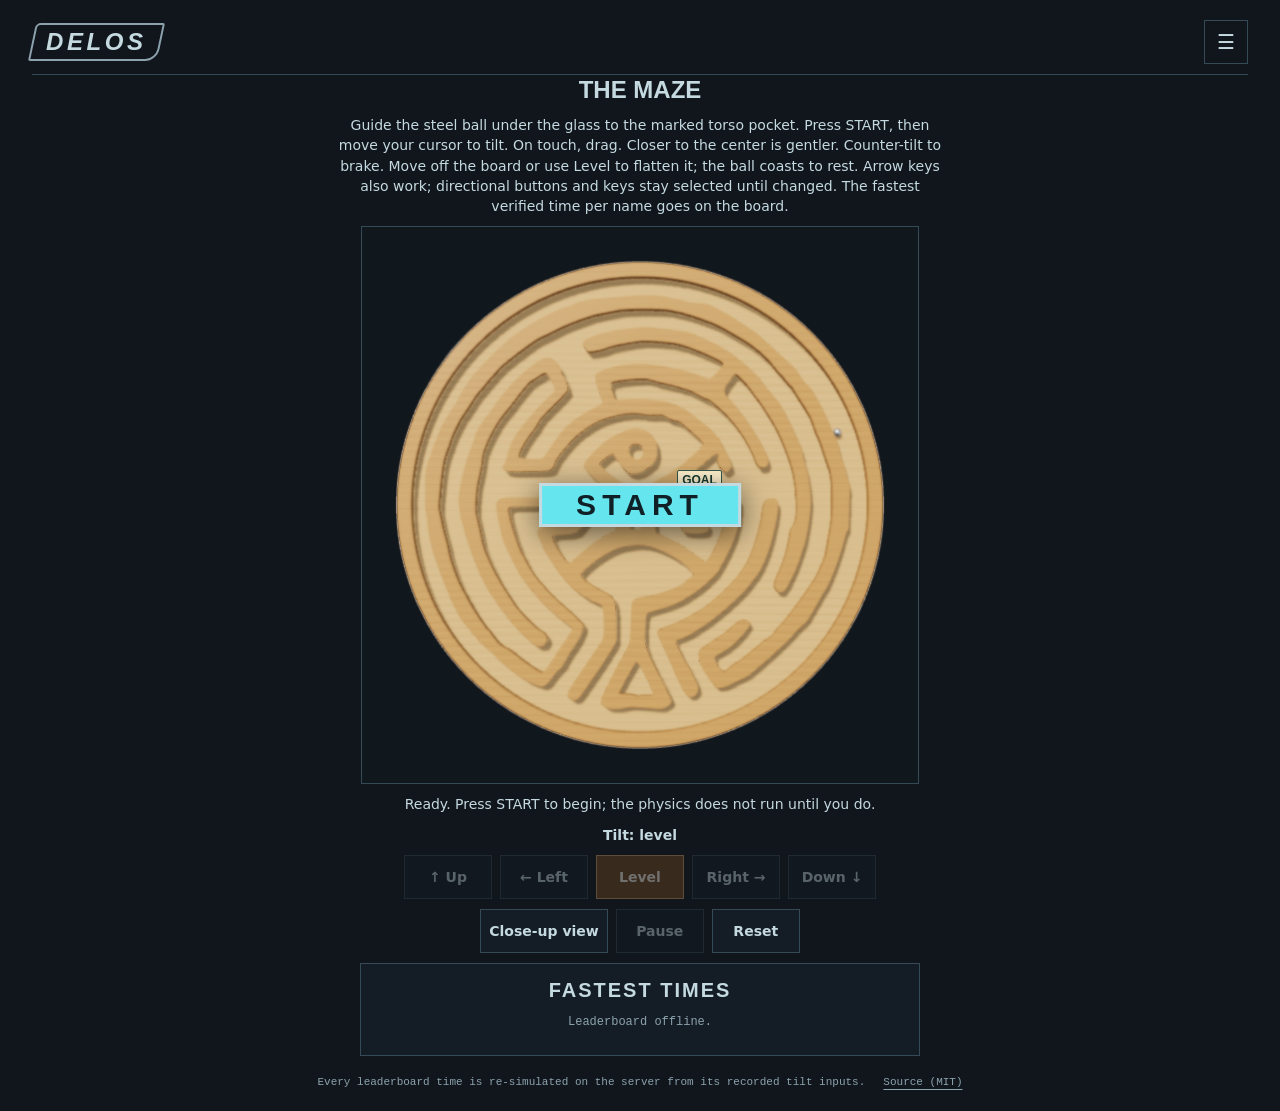
==== index.html @ d3af5d72 "feat: Delos tilt maze with replay-verified speedrun leaderboard Wooden maze under glass (Three.js, f" ====
<!doctype html>
<html lang="en" data-theme="dark">
<head>
  <meta charset="utf-8"><meta name="viewport" content="width=device-width, initial-scale=1"><meta name="color-scheme" content="light dark">
  <script>try { const theme = localStorage.getItem('delos-maze-theme'); if (theme === 'light' || theme === 'dark') document.documentElement.dataset.theme = theme; } catch {}</script>
  <title>DELOS — The Maze</title><meta name="description" content="Tilt the wooden maze under glass. Replay-verified speedrun leaderboard.">
  <link rel="icon" href="data:,"><link rel="stylesheet" href="./style.css">
</head>
<body class="maze-body">
<a id="maze-skip" class="skip-link" href="#maze-canvas">Skip to puzzle</a>
<main class="console maze-console">
  <header class="topbar">
    <span class="logo">DELOS</span>
    <details class="maze-menu"><summary aria-label="Menu and theme">☰</summary><div class="maze-menu-content"><label><span class="sr-only">Theme</span><select id="maze-theme"><option value="dark">Dark</option><option value="light">Light</option></select></label></div></details>
  </header>
  <section id="maze" class="maze" aria-labelledby="maze-title">
    <h1 id="maze-title">THE MAZE</h1>
    <p class="maze-lede">Guide the steel ball under the glass to the marked torso pocket. Press START, then move your cursor to tilt. On touch, drag. Closer to the center is gentler. Counter-tilt to brake. Move off the board or use Level to flatten it; the ball coasts to rest. Arrow keys also work; directional buttons and keys stay selected until changed. The fastest verified time per name goes on the board.</p>
    <div class="maze-surface">
      <canvas id="maze-canvas" tabindex="0" aria-label="Wooden tilt maze under glass. Guide the steel ball to the marked goal pocket." aria-describedby="maze-direction"></canvas>
      <div id="maze-goal-label" class="maze-goal-annotation" aria-hidden="true" hidden><svg class="maze-goal-arrow"><path></path></svg><span class="maze-goal-label">GOAL</span></div>
      <output id="maze-time" class="maze-time" aria-label="Elapsed play time" hidden>0:00.00</output>
      <div id="maze-pad" class="maze-pad" role="img" aria-label="Tilt input indicator" hidden><span id="maze-pad-dot" class="maze-pad-dot"></span></div>
      <button id="maze-start" class="maze-start" type="button" hidden>START</button>
    </div>
    <p id="maze-status" role="status" aria-live="polite">Loading maze…</p>
    <p id="maze-direction" aria-live="polite">Tilt: level</p>
    <div class="maze-controls" aria-label="Tilt controls"><button id="maze-up" type="button" aria-pressed="false">↑ Up</button><button id="maze-left" type="button" aria-pressed="false">← Left</button><button id="maze-level" type="button" aria-pressed="true">Level</button><button id="maze-right" type="button" aria-pressed="false">Right →</button><button id="maze-down" type="button" aria-pressed="false">Down ↓</button></div>
    <div class="maze-controls"><button id="maze-zoom" type="button" aria-pressed="false">Zoom in</button><button id="maze-pause" type="button">Pause</button><button id="maze-reset" type="button">Reset</button><button id="maze-stop" type="button" hidden>STOP</button><button id="maze-retry" type="button" hidden>Retry</button></div>
    <section id="maze-result" class="maze-result" aria-labelledby="maze-result-title" hidden>
      <h2 id="maze-result-title" tabindex="-1">GOAL REACHED</h2>
      <div id="maze-result-time" class="maze-big"></div>
      <p id="maze-result-best" class="maze-note"></p>
      <form id="maze-form"><label for="maze-name">NAME</label><input id="maze-name" name="name" maxlength="16" required autocomplete="off" pattern="[A-Za-z0-9 _\-]{1,16}" title="1 to 16 letters, digits, spaces, _ or -"><button id="maze-submit" type="submit">SUBMIT</button></form>
      <p id="maze-submit-status" class="maze-note" role="status" aria-live="polite"></p>
      <button id="maze-watch-mine" type="button">WATCH MY RUN</button>
    </section>
    <section class="maze-board-section" aria-labelledby="maze-board-title">
      <h2 id="maze-board-title">FASTEST TIMES</h2>
      <p id="maze-board-status" class="maze-note" role="status" aria-live="polite">Loading leaderboard…</p>
      <ol id="maze-board" class="maze-board"></ol>
    </section>
  </section>
  <noscript><p>This maze needs JavaScript.</p></noscript>
  <footer><span>Every leaderboard time is re-simulated on the server from its recorded tilt inputs.</span><a href="https://github.com/tommyyzhao/delos-maze">Source (MIT)</a></footer>
</main>
<script type="module" src="./app.js"></script>
</body>
</html>
---- style.css ----
/* Shared DELOS base + maze rules, extracted from delos-puzzle e4624c5 style.css. */
:root {
  color-scheme: dark;
  --bg:#11161c; --panel:#141d25; --ink:#c4d9e0; --muted:#8ca2ad;
  --line:#344a56; --dim:#253640; --series:#229db8; --series2:#ce663f;
  --bright:#65e5ed; --cyan:#65e5ed; --selection-ink:#102027;
  --heading:"Arial Narrow","Aptos Narrow","Helvetica Neue",sans-serif;
  --mono:ui-monospace,SFMono-Regular,Consolas,monospace;
}
:root[data-theme=light] {
  color-scheme:light;
  --bg:#e4ebee; --panel:#f1f5f6; --ink:#243c46; --muted:#4e6671;
  --line:#a2b5be; --dim:#d6e2e7; --series:#007f9d; --series2:#b55b36;
  --bright:#00677c; --cyan:#00677c; --selection-ink:#f1f5f6;
}
* { box-sizing:border-box }
html { background:var(--bg) }
body { margin:0; color:var(--ink); font:14px/1.45 system-ui,-apple-system,BlinkMacSystemFont,"Segoe UI",sans-serif }
a { color:inherit; text-underline-offset:4px }
button,input,select,textarea { font:inherit; color:inherit; border:1px solid var(--line); border-radius:0; background:var(--panel); padding:6px 8px }
button { cursor:pointer; min-height:34px; font-weight:600 }
button:hover:not(:disabled),a.tab:hover { background:var(--dim); border-color:var(--muted) }
button:disabled { opacity:.5; cursor:not-allowed }
input,select { min-height:34px; max-width:100% }
input[type=number] { width:84px }
input[type=range] { padding:0; accent-color:var(--bright) }
textarea { width:100%; resize:vertical; min-height:72px; line-height:1.5 }
label { color:var(--muted); font-size:12px }
button:focus-visible,a:focus-visible,input:focus-visible,select:focus-visible,textarea:focus-visible,[tabindex]:focus-visible,summary:focus-visible {
  outline:2px solid var(--bright); outline-offset:3px;
}
[hidden] { display:none!important }
h1,h2,h3 { font-family:var(--heading); line-height:1.25; margin:0; font-weight:650 }
p { overflow-wrap:anywhere }
.console { width:min(1760px,100%); margin:auto; padding:12px 22px 18px }
.topbar { min-height:48px; display:flex; align-items:center; gap:24px; border-bottom:1px solid var(--line); padding:0 0 10px }
.logo { display:block; position:relative; flex:none; font:italic 800 24px/1 var(--heading); letter-spacing:.15em; text-decoration:none; padding:7px 14px }
.logo:before { content:""; position:absolute; inset:0; border:2px solid var(--muted); border-radius:5px 2px 12px 2px; transform:skew(-12deg); pointer-events:none }
.sr-only { position:absolute; width:1px; height:1px; padding:0; margin:-1px; overflow:hidden; clip:rect(0,0,0,0); white-space:nowrap; border:0 }
.skip-link { position:absolute; left:16px; top:-80px; z-index:100; background:var(--panel); padding:12px }
.skip-link:focus { top:12px }
:root { --puzzle-error:#ef4955; --ok:#80f4a7 }
:root[data-theme=light] { --puzzle-error:#c62939; --ok:#176238 }
.maze-body { min-height:100svh; background:var(--bg) }
.maze-console { max-width:1760px; padding:20px 32px; min-width:0 }
.maze-console .topbar { flex-wrap:wrap; gap:16px }
.maze-console button,.maze-console select { min-height:44px }
.maze-console { min-height:100svh; display:flex; flex-direction:column }
.maze-menu { position:relative; border:0; margin:0; padding:0 }
.maze-menu summary { width:44px; min-height:44px; display:grid; place-items:center; font:20px var(--mono); border:1px solid var(--line); list-style:none; color:var(--ink) }
.maze-menu summary::-webkit-details-marker { display:none }
.maze-menu-content { position:absolute; z-index:10; right:0; top:48px; display:grid; gap:10px; padding:12px; min-width:150px; border:1px solid var(--muted); background:var(--panel) }
.maze-menu-content select { width:100% }
.maze-console .logo { margin-right:auto }
.maze,.maze-dialogue { text-align:center; display:flex; flex-direction:column; align-items:center; gap:10px; margin:auto; width:100% }
.maze h1,.maze p { margin:0 }
.maze-console .maze h1 { flex:none; min-width:0; font-size:24px }
.maze-surface { position:relative; width:min(82vw, 62svh, 620px); max-width:100%; aspect-ratio:1 }
.maze canvas { display:block; width:100%; height:100%; touch-action:none; border:1px solid var(--line) }
.maze-goal-annotation { position:absolute; inset:0; pointer-events:none }
.maze-goal-annotation[hidden] { display:none }
.maze-goal-arrow { position:absolute; inset:0; width:100%; height:100%; overflow:hidden; fill:none; stroke:#153e37; stroke-width:2; stroke-linecap:round; stroke-linejoin:round; filter:drop-shadow(0 0 2px #fff5d9) }
.maze-goal-label { position:absolute; padding:2px 4px; border:1px solid #315a4c; border-radius:2px; background:#fff1ce; color:#173c32; font:700 12px/1.3 sans-serif }
@media(forced-colors:active) { .maze-goal-label { background:Canvas; color:CanvasText; border:1px solid CanvasText } .maze-goal-arrow { stroke:CanvasText; filter:none } }
.maze-controls { display:flex; justify-content:center; flex-wrap:wrap; gap:8px }
.maze-controls button,.maze-dialogue button { min-width:88px; min-height:44px }
.maze-controls button[aria-pressed="true"] { background:#764821; color:#fff8e8; border-color:#d4a16a }
.maze #maze-direction { font-weight:700 }
@media(max-width:600px) { .maze-controls button { min-width:64px } .maze-surface { width:min(92vw, 55svh) } }

.maze[hidden] { display:none }
.maze-lede { max-width:68ch }
.maze-start { position:absolute; left:50%; top:50%; transform:translate(-50%,-50%); z-index:3; min-width:168px; min-height:72px; padding:0 34px; font:800 30px/1 var(--heading); letter-spacing:.2em; background:var(--bright); color:var(--selection-ink); border:3px solid var(--ink); box-shadow:0 6px 28px rgb(0 0 0 / .55) }
.maze-start:hover:not(:disabled) { background:var(--ink); color:var(--bg); border-color:var(--bright) }
.maze-time { position:absolute; left:8px; top:8px; z-index:2; padding:3px 8px; font:700 18px/1.3 var(--mono); background:rgb(17 22 28 / .78); color:#e8f4f7; border:1px solid var(--line); pointer-events:none }
.maze-pad { position:absolute; right:8px; bottom:8px; z-index:2; width:min(22%,104px); aspect-ratio:1; border-radius:50%; background:rgb(17 22 28 / .72); border:2px solid #65e5ed; pointer-events:none }
.maze-pad:before,.maze-pad:after { content:""; position:absolute; background:rgb(101 229 237 / .35) }
.maze-pad:before { left:50%; top:6%; bottom:6%; width:1px }
.maze-pad:after { top:50%; left:6%; right:6%; height:1px }
.maze-pad-dot { position:absolute; left:50%; top:50%; width:16%; aspect-ratio:1; border-radius:50%; transform:translate(-50%,-50%); background:#ffd166; border:2px solid #11161c }
.maze-start[hidden],.maze-time[hidden],.maze-pad[hidden],.maze-result[hidden] { display:none }
.maze-controls button:disabled { opacity:.4 }
.maze-result,.maze-board-section { width:min(100%,560px); display:flex; flex-direction:column; align-items:center; gap:10px; padding:14px 16px; border:1px solid var(--line); background:var(--panel) }
.maze-result h2 { font-size:22px; letter-spacing:.06em }
.maze-big { font:700 40px/1.1 var(--mono); color:var(--bright) }
.maze-result form { display:flex; flex-wrap:wrap; justify-content:center; align-items:center; gap:10px }
.maze-result label { font:11px var(--mono); letter-spacing:.08em; color:var(--muted) }
.maze-result input { min-height:44px; width:min(100%,220px); padding:0 10px; font:16px var(--mono); color:var(--ink); background:var(--bg); border:1px solid var(--line) }
.maze-result input:focus-visible,.maze-result h2:focus-visible { outline:3px solid var(--bright); outline-offset:3px }
.maze-note { font:12px/1.5 var(--mono); color:var(--muted); min-height:1.5em }
.maze-board-section h2 { font-size:20px; letter-spacing:.1em }
.maze-board { width:100%; margin:0; padding:0; list-style:none; counter-reset:rank; font:14px var(--mono); text-align:left }
.maze-board li { counter-increment:rank; display:grid; grid-template-columns:3ch minmax(0,1fr) auto auto; align-items:center; gap:12px; padding:5px 0; border-bottom:1px solid var(--line) }
.maze-board li:before { content:counter(rank); color:var(--muted) }
.maze-board li span:first-child { overflow-wrap:anywhere }
.maze-board button { min-height:36px; padding:0 12px; font-size:12px; letter-spacing:.1em }
.maze-console footer { display:flex; flex-wrap:wrap; gap:6px 18px; justify-content:center; margin-top:18px; font:11px/1.5 var(--mono); color:var(--muted) }
@media(max-width:600px) { .maze-console { padding:10px 12px } .maze-start { min-width:140px; min-height:64px; font-size:26px } .maze-big { font-size:34px } .maze-console .logo { font-size:19px; padding:7px 10px } }
@media(prefers-reduced-motion:reduce) { .maze-console *,.maze-console *:before,.maze-console *:after { animation:none!important; transition:none!important; scroll-behavior:auto!important } }
@media(forced-colors:active) { .maze-console * { text-shadow:none!important; box-shadow:none!important } .maze canvas { border-color:CanvasText } .maze-pad,.maze-time { background:Canvas; color:CanvasText; border-color:CanvasText } .maze-pad-dot { background:Highlight } }
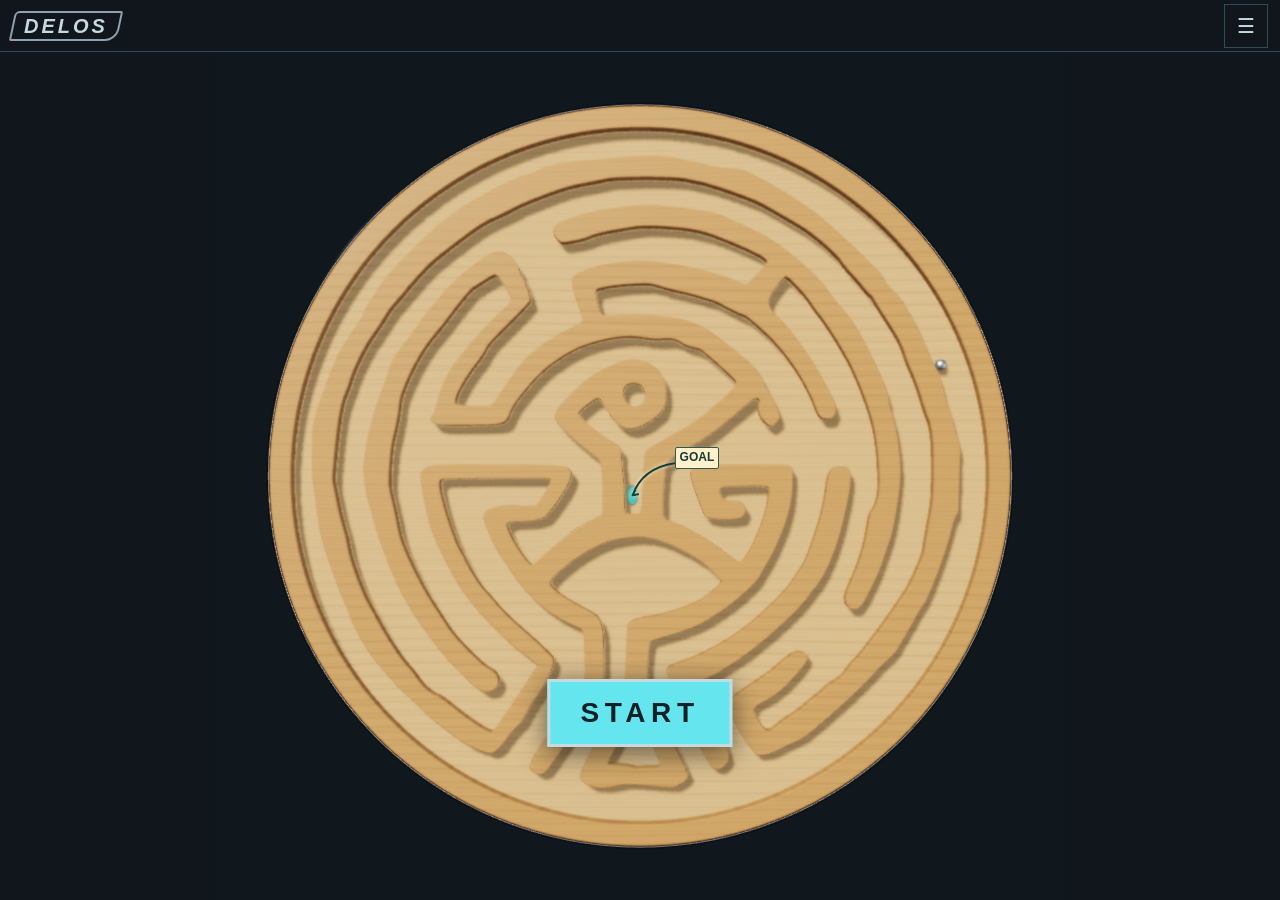
==== commit 1ba3f1dd: "feat: strip maze UI to the board with an arcade result overlay - Remove header copy, intro, footer, " ====
--- a/index.html
+++ b/index.html
@@ -3,47 +3,38 @@
 <head>
   <meta charset="utf-8"><meta name="viewport" content="width=device-width, initial-scale=1"><meta name="color-scheme" content="light dark">
   <script>try { const theme = localStorage.getItem('delos-maze-theme'); if (theme === 'light' || theme === 'dark') document.documentElement.dataset.theme = theme; } catch {}</script>
-  <title>DELOS — The Maze</title><meta name="description" content="Tilt the wooden maze under glass. Replay-verified speedrun leaderboard.">
+  <title>DELOS Maze</title><meta name="description" content="Tilt-maze speedrun.">
   <link rel="icon" href="data:,"><link rel="stylesheet" href="./style.css">
 </head>
-<body class="maze-body">
-<a id="maze-skip" class="skip-link" href="#maze-canvas">Skip to puzzle</a>
-<main class="console maze-console">
-  <header class="topbar">
-    <span class="logo">DELOS</span>
-    <details class="maze-menu"><summary aria-label="Menu and theme">☰</summary><div class="maze-menu-content"><label><span class="sr-only">Theme</span><select id="maze-theme"><option value="dark">Dark</option><option value="light">Light</option></select></label></div></details>
-  </header>
-  <section id="maze" class="maze" aria-labelledby="maze-title">
-    <h1 id="maze-title">THE MAZE</h1>
-    <p class="maze-lede">Guide the steel ball under the glass to the marked torso pocket. Press START, then move your cursor to tilt. On touch, drag. Closer to the center is gentler. Counter-tilt to brake. Move off the board or use Level to flatten it; the ball coasts to rest. Arrow keys also work; directional buttons and keys stay selected until changed. The fastest verified time per name goes on the board.</p>
-    <div class="maze-surface">
-      <canvas id="maze-canvas" tabindex="0" aria-label="Wooden tilt maze under glass. Guide the steel ball to the marked goal pocket." aria-describedby="maze-direction"></canvas>
-      <div id="maze-goal-label" class="maze-goal-annotation" aria-hidden="true" hidden><svg class="maze-goal-arrow"><path></path></svg><span class="maze-goal-label">GOAL</span></div>
-      <output id="maze-time" class="maze-time" aria-label="Elapsed play time" hidden>0:00.00</output>
-      <div id="maze-pad" class="maze-pad" role="img" aria-label="Tilt input indicator" hidden><span id="maze-pad-dot" class="maze-pad-dot"></span></div>
-      <button id="maze-start" class="maze-start" type="button" hidden>START</button>
-    </div>
-    <p id="maze-status" role="status" aria-live="polite">Loading maze…</p>
-    <p id="maze-direction" aria-live="polite">Tilt: level</p>
-    <div class="maze-controls" aria-label="Tilt controls"><button id="maze-up" type="button" aria-pressed="false">↑ Up</button><button id="maze-left" type="button" aria-pressed="false">← Left</button><button id="maze-level" type="button" aria-pressed="true">Level</button><button id="maze-right" type="button" aria-pressed="false">Right →</button><button id="maze-down" type="button" aria-pressed="false">Down ↓</button></div>
-    <div class="maze-controls"><button id="maze-zoom" type="button" aria-pressed="false">Zoom in</button><button id="maze-pause" type="button">Pause</button><button id="maze-reset" type="button">Reset</button><button id="maze-stop" type="button" hidden>STOP</button><button id="maze-retry" type="button" hidden>Retry</button></div>
-    <section id="maze-result" class="maze-result" aria-labelledby="maze-result-title" hidden>
-      <h2 id="maze-result-title" tabindex="-1">GOAL REACHED</h2>
-      <div id="maze-result-time" class="maze-big"></div>
-      <p id="maze-result-best" class="maze-note"></p>
-      <form id="maze-form"><label for="maze-name">NAME</label><input id="maze-name" name="name" maxlength="16" required autocomplete="off" pattern="[A-Za-z0-9 _\-]{1,16}" title="1 to 16 letters, digits, spaces, _ or -"><button id="maze-submit" type="submit">SUBMIT</button></form>
-      <p id="maze-submit-status" class="maze-note" role="status" aria-live="polite"></p>
-      <button id="maze-watch-mine" type="button">WATCH MY RUN</button>
-    </section>
-    <section class="maze-board-section" aria-labelledby="maze-board-title">
-      <h2 id="maze-board-title">FASTEST TIMES</h2>
-      <p id="maze-board-status" class="maze-note" role="status" aria-live="polite">Loading leaderboard…</p>
-      <ol id="maze-board" class="maze-board"></ol>
-    </section>
-  </section>
-  <noscript><p>This maze needs JavaScript.</p></noscript>
-  <footer><span>Every leaderboard time is re-simulated on the server from its recorded tilt inputs.</span><a href="https://github.com/tommyyzhao/delos-maze">Source (MIT)</a></footer>
+<body>
+<header class="topbar">
+  <span class="logo">DELOS</span>
+  <details id="maze-menu" class="maze-menu"><summary aria-label="Menu">☰</summary><div class="maze-menu-content"><select id="maze-theme" aria-label="Theme"><option value="dark">Dark</option><option value="light">Light</option></select><a href="https://github.com/tommyyzhao/delos-maze">Source</a></div></details>
+</header>
+<main class="maze-stage">
+  <div class="maze-surface">
+    <canvas id="maze-canvas" tabindex="0" aria-label="Tilt maze" aria-describedby="maze-help"></canvas>
+    <div id="maze-goal-label" class="maze-goal-annotation" aria-hidden="true" hidden><svg class="maze-goal-arrow"><path></path></svg><span class="maze-goal-label">GOAL</span></div>
+    <div class="maze-hud" aria-hidden="true"><span id="maze-who" hidden></span><span id="maze-time" hidden>0:00.00</span></div>
+    <button id="maze-stop" class="maze-stop" type="button" aria-label="Close replay" hidden>✕</button>
+    <div id="maze-pad" class="maze-pad" aria-hidden="true" hidden><span id="maze-pad-dot" class="maze-pad-dot"></span></div>
+    <button id="maze-start" class="maze-start" type="button">Loading…</button>
+    <button id="maze-retry" class="maze-start" type="button" hidden>Failed to load. Retry</button>
+  </div>
 </main>
+<p id="maze-help" class="sr-only">Cursor or drag to tilt, arrow keys also work. R restarts.</p>
+<p id="maze-status" class="sr-only" role="status"></p>
+<dialog id="maze-end" class="maze-end" aria-label="Result" tabindex="-1">
+  <div class="maze-panel">
+    <div id="maze-end-time" class="maze-big"></div>
+    <div id="maze-end-best" class="maze-best"></div>
+    <form id="maze-form"><input id="maze-name" name="name" placeholder="NAME" aria-label="Name" maxlength="16" required autocomplete="off" pattern="[A-Za-z0-9 _\-]{1,16}" title="1-16: letters, digits, space, _ -"><button id="maze-submit" type="submit">SUBMIT</button></form>
+    <p id="maze-note" class="maze-note" role="status"></p>
+    <ol id="maze-board" class="maze-board"></ol>
+    <button id="maze-again" class="maze-again" type="button">PLAY AGAIN</button>
+  </div>
+</dialog>
+<noscript><p>JavaScript required.</p></noscript>
 <script type="module" src="./app.js"></script>
 </body>
 </html>
--- a/style.css
+++ b/style.css
@@ -1,100 +1,69 @@
-/* Shared DELOS base + maze rules, extracted from delos-puzzle e4624c5 style.css. */
 :root {
   color-scheme: dark;
-  --bg:#11161c; --panel:#141d25; --ink:#c4d9e0; --muted:#8ca2ad;
-  --line:#344a56; --dim:#253640; --series:#229db8; --series2:#ce663f;
-  --bright:#65e5ed; --cyan:#65e5ed; --selection-ink:#102027;
+  --bg:#11161c; --panel:#141d25; --ink:#c4d9e0; --muted:#8ca2ad; --line:#344a56; --dim:#253640;
+  --bright:#65e5ed; --selection-ink:#102027; --err:#ef4955;
   --heading:"Arial Narrow","Aptos Narrow","Helvetica Neue",sans-serif;
   --mono:ui-monospace,SFMono-Regular,Consolas,monospace;
 }
-:root[data-theme=light] {
-  color-scheme:light;
-  --bg:#e4ebee; --panel:#f1f5f6; --ink:#243c46; --muted:#4e6671;
-  --line:#a2b5be; --dim:#d6e2e7; --series:#007f9d; --series2:#b55b36;
-  --bright:#00677c; --cyan:#00677c; --selection-ink:#f1f5f6;
-}
+:root[data-theme=light] { color-scheme:light; --bg:#e4ebee; --panel:#f1f5f6; --ink:#243c46; --muted:#4e6671; --line:#a2b5be; --dim:#d6e2e7; --bright:#00677c; --selection-ink:#f1f5f6; --err:#c62939 }
 * { box-sizing:border-box }
-html { background:var(--bg) }
-body { margin:0; color:var(--ink); font:14px/1.45 system-ui,-apple-system,BlinkMacSystemFont,"Segoe UI",sans-serif }
+html,body { height:100%; margin:0; overflow:hidden; overscroll-behavior:none; background:var(--bg) }
+body { height:100dvh; display:flex; flex-direction:column; color:var(--ink); font:14px/1.45 system-ui,-apple-system,"Segoe UI",sans-serif }
 a { color:inherit; text-underline-offset:4px }
-button,input,select,textarea { font:inherit; color:inherit; border:1px solid var(--line); border-radius:0; background:var(--panel); padding:6px 8px }
-button { cursor:pointer; min-height:34px; font-weight:600 }
-button:hover:not(:disabled),a.tab:hover { background:var(--dim); border-color:var(--muted) }
-button:disabled { opacity:.5; cursor:not-allowed }
-input,select { min-height:34px; max-width:100% }
-input[type=number] { width:84px }
-input[type=range] { padding:0; accent-color:var(--bright) }
-textarea { width:100%; resize:vertical; min-height:72px; line-height:1.5 }
-label { color:var(--muted); font-size:12px }
-button:focus-visible,a:focus-visible,input:focus-visible,select:focus-visible,textarea:focus-visible,[tabindex]:focus-visible,summary:focus-visible {
-  outline:2px solid var(--bright); outline-offset:3px;
-}
+button,input,select { font:inherit; color:inherit; border:1px solid var(--line); border-radius:0; background:var(--panel); padding:0 10px; min-height:44px }
+button { cursor:pointer; font-weight:700 }
+button:hover:not(:disabled) { background:var(--dim); border-color:var(--muted) }
+button:disabled { opacity:.5; cursor:default }
+:focus-visible { outline:2px solid var(--bright); outline-offset:3px }
 [hidden] { display:none!important }
-h1,h2,h3 { font-family:var(--heading); line-height:1.25; margin:0; font-weight:650 }
-p { overflow-wrap:anywhere }
-.console { width:min(1760px,100%); margin:auto; padding:12px 22px 18px }
-.topbar { min-height:48px; display:flex; align-items:center; gap:24px; border-bottom:1px solid var(--line); padding:0 0 10px }
-.logo { display:block; position:relative; flex:none; font:italic 800 24px/1 var(--heading); letter-spacing:.15em; text-decoration:none; padding:7px 14px }
-.logo:before { content:""; position:absolute; inset:0; border:2px solid var(--muted); border-radius:5px 2px 12px 2px; transform:skew(-12deg); pointer-events:none }
-.sr-only { position:absolute; width:1px; height:1px; padding:0; margin:-1px; overflow:hidden; clip:rect(0,0,0,0); white-space:nowrap; border:0 }
-.skip-link { position:absolute; left:16px; top:-80px; z-index:100; background:var(--panel); padding:12px }
-.skip-link:focus { top:12px }
-:root { --puzzle-error:#ef4955; --ok:#80f4a7 }
-:root[data-theme=light] { --puzzle-error:#c62939; --ok:#176238 }
-.maze-body { min-height:100svh; background:var(--bg) }
-.maze-console { max-width:1760px; padding:20px 32px; min-width:0 }
-.maze-console .topbar { flex-wrap:wrap; gap:16px }
-.maze-console button,.maze-console select { min-height:44px }
-.maze-console { min-height:100svh; display:flex; flex-direction:column }
-.maze-menu { position:relative; border:0; margin:0; padding:0 }
-.maze-menu summary { width:44px; min-height:44px; display:grid; place-items:center; font:20px var(--mono); border:1px solid var(--line); list-style:none; color:var(--ink) }
+.sr-only { position:absolute; width:1px; height:1px; margin:-1px; overflow:hidden; clip:rect(0,0,0,0); white-space:nowrap }
+
+.topbar { flex:none; display:flex; align-items:center; justify-content:space-between; height:52px; padding:0 12px; border-bottom:1px solid var(--line) }
+.logo { position:relative; padding:5px 12px; font:italic 800 20px/1 var(--heading); letter-spacing:.15em }
+.logo:before { content:""; position:absolute; inset:0; border:2px solid var(--muted); border-radius:5px 2px 12px 2px; transform:skew(-12deg) }
+.maze-menu { position:relative }
+.maze-menu summary { display:grid; place-items:center; width:44px; height:44px; border:1px solid var(--line); list-style:none; font:20px var(--mono); cursor:pointer }
 .maze-menu summary::-webkit-details-marker { display:none }
-.maze-menu-content { position:absolute; z-index:10; right:0; top:48px; display:grid; gap:10px; padding:12px; min-width:150px; border:1px solid var(--muted); background:var(--panel) }
-.maze-menu-content select { width:100% }
-.maze-console .logo { margin-right:auto }
-.maze,.maze-dialogue { text-align:center; display:flex; flex-direction:column; align-items:center; gap:10px; margin:auto; width:100% }
-.maze h1,.maze p { margin:0 }
-.maze-console .maze h1 { flex:none; min-width:0; font-size:24px }
-.maze-surface { position:relative; width:min(82vw, 62svh, 620px); max-width:100%; aspect-ratio:1 }
-.maze canvas { display:block; width:100%; height:100%; touch-action:none; border:1px solid var(--line) }
-.maze-goal-annotation { position:absolute; inset:0; pointer-events:none }
-.maze-goal-annotation[hidden] { display:none }
-.maze-goal-arrow { position:absolute; inset:0; width:100%; height:100%; overflow:hidden; fill:none; stroke:#153e37; stroke-width:2; stroke-linecap:round; stroke-linejoin:round; filter:drop-shadow(0 0 2px #fff5d9) }
-.maze-goal-label { position:absolute; padding:2px 4px; border:1px solid #315a4c; border-radius:2px; background:#fff1ce; color:#173c32; font:700 12px/1.3 sans-serif }
-@media(forced-colors:active) { .maze-goal-label { background:Canvas; color:CanvasText; border:1px solid CanvasText } .maze-goal-arrow { stroke:CanvasText; filter:none } }
-.maze-controls { display:flex; justify-content:center; flex-wrap:wrap; gap:8px }
-.maze-controls button,.maze-dialogue button { min-width:88px; min-height:44px }
-.maze-controls button[aria-pressed="true"] { background:#764821; color:#fff8e8; border-color:#d4a16a }
-.maze #maze-direction { font-weight:700 }
-@media(max-width:600px) { .maze-controls button { min-width:64px } .maze-surface { width:min(92vw, 55svh) } }
+.maze-menu-content { position:absolute; z-index:10; right:0; top:48px; display:grid; gap:10px; min-width:150px; padding:12px; border:1px solid var(--muted); background:var(--panel) }
 
-.maze[hidden] { display:none }
-.maze-lede { max-width:68ch }
-.maze-start { position:absolute; left:50%; top:50%; transform:translate(-50%,-50%); z-index:3; min-width:168px; min-height:72px; padding:0 34px; font:800 30px/1 var(--heading); letter-spacing:.2em; background:var(--bright); color:var(--selection-ink); border:3px solid var(--ink); box-shadow:0 6px 28px rgb(0 0 0 / .55) }
+.maze-stage { flex:1; min-height:0; display:grid; place-items:center }
+.maze-surface { position:relative; width:min(100vw,100dvh - 52px); aspect-ratio:1 }
+canvas { display:block; width:100%; height:100%; touch-action:none }
+canvas:focus-visible { outline:none } /* the board is the page; a ring around it is noise */
+/* START sits below the goal pocket (just under board centre) so the GOAL callout stays visible */
+.maze-start { position:absolute; left:50%; top:78%; transform:translate(-50%,-50%); z-index:3; min-width:150px; min-height:68px; padding:0 30px; font:800 28px/1 var(--heading); letter-spacing:.2em; background:var(--bright); color:var(--selection-ink); border:3px solid var(--ink); box-shadow:0 6px 28px rgb(0 0 0 / .55) }
 .maze-start:hover:not(:disabled) { background:var(--ink); color:var(--bg); border-color:var(--bright) }
-.maze-time { position:absolute; left:8px; top:8px; z-index:2; padding:3px 8px; font:700 18px/1.3 var(--mono); background:rgb(17 22 28 / .78); color:#e8f4f7; border:1px solid var(--line); pointer-events:none }
+#maze-retry { font-size:18px; letter-spacing:.05em }
+.maze-hud { position:absolute; left:8px; top:8px; z-index:2; display:flex; gap:8px; font:700 18px/1.3 var(--mono); color:#e8f4f7; pointer-events:none }
+.maze-hud span { padding:3px 8px; background:rgb(17 22 28 / .78); border:1px solid var(--line) }
+.maze-stop { position:absolute; right:8px; top:8px; z-index:3; width:44px; background:rgb(17 22 28 / .78); color:#e8f4f7 }
 .maze-pad { position:absolute; right:8px; bottom:8px; z-index:2; width:min(22%,104px); aspect-ratio:1; border-radius:50%; background:rgb(17 22 28 / .72); border:2px solid #65e5ed; pointer-events:none }
 .maze-pad:before,.maze-pad:after { content:""; position:absolute; background:rgb(101 229 237 / .35) }
 .maze-pad:before { left:50%; top:6%; bottom:6%; width:1px }
 .maze-pad:after { top:50%; left:6%; right:6%; height:1px }
 .maze-pad-dot { position:absolute; left:50%; top:50%; width:16%; aspect-ratio:1; border-radius:50%; transform:translate(-50%,-50%); background:#ffd166; border:2px solid #11161c }
-.maze-start[hidden],.maze-time[hidden],.maze-pad[hidden],.maze-result[hidden] { display:none }
-.maze-controls button:disabled { opacity:.4 }
-.maze-result,.maze-board-section { width:min(100%,560px); display:flex; flex-direction:column; align-items:center; gap:10px; padding:14px 16px; border:1px solid var(--line); background:var(--panel) }
-.maze-result h2 { font-size:22px; letter-spacing:.06em }
-.maze-big { font:700 40px/1.1 var(--mono); color:var(--bright) }
-.maze-result form { display:flex; flex-wrap:wrap; justify-content:center; align-items:center; gap:10px }
-.maze-result label { font:11px var(--mono); letter-spacing:.08em; color:var(--muted) }
-.maze-result input { min-height:44px; width:min(100%,220px); padding:0 10px; font:16px var(--mono); color:var(--ink); background:var(--bg); border:1px solid var(--line) }
-.maze-result input:focus-visible,.maze-result h2:focus-visible { outline:3px solid var(--bright); outline-offset:3px }
-.maze-note { font:12px/1.5 var(--mono); color:var(--muted); min-height:1.5em }
-.maze-board-section h2 { font-size:20px; letter-spacing:.1em }
-.maze-board { width:100%; margin:0; padding:0; list-style:none; counter-reset:rank; font:14px var(--mono); text-align:left }
-.maze-board li { counter-increment:rank; display:grid; grid-template-columns:3ch minmax(0,1fr) auto auto; align-items:center; gap:12px; padding:5px 0; border-bottom:1px solid var(--line) }
-.maze-board li:before { content:counter(rank); color:var(--muted) }
-.maze-board li span:first-child { overflow-wrap:anywhere }
-.maze-board button { min-height:36px; padding:0 12px; font-size:12px; letter-spacing:.1em }
-.maze-console footer { display:flex; flex-wrap:wrap; gap:6px 18px; justify-content:center; margin-top:18px; font:11px/1.5 var(--mono); color:var(--muted) }
-@media(max-width:600px) { .maze-console { padding:10px 12px } .maze-start { min-width:140px; min-height:64px; font-size:26px } .maze-big { font-size:34px } .maze-console .logo { font-size:19px; padding:7px 10px } }
-@media(prefers-reduced-motion:reduce) { .maze-console *,.maze-console *:before,.maze-console *:after { animation:none!important; transition:none!important; scroll-behavior:auto!important } }
-@media(forced-colors:active) { .maze-console * { text-shadow:none!important; box-shadow:none!important } .maze canvas { border-color:CanvasText } .maze-pad,.maze-time { background:Canvas; color:CanvasText; border-color:CanvasText } .maze-pad-dot { background:Highlight } }
+.maze-goal-annotation { position:absolute; inset:0; pointer-events:none; transition:opacity .5s }
+.maze-goal-annotation[data-fade=true] { opacity:0 }
+.maze-goal-arrow { position:absolute; inset:0; width:100%; height:100%; overflow:hidden; fill:none; stroke:#153e37; stroke-width:2; stroke-linecap:round; stroke-linejoin:round; filter:drop-shadow(0 0 2px #fff5d9) }
+.maze-goal-label { position:absolute; padding:2px 4px; border:1px solid #315a4c; border-radius:2px; background:#fff1ce; color:#173c32; font:700 12px/1.3 sans-serif }
+
+.maze-end { width:100%; height:100%; max-width:none; max-height:none; margin:0; padding:0; border:0; background:none; color:var(--ink) }
+.maze-end[open] { display:flex; align-items:center; justify-content:center }
+.maze-end::backdrop { background:rgb(8 12 16 / .74) }
+.maze-panel { width:min(92vw,400px); max-height:92dvh; display:flex; flex-direction:column; align-items:stretch; gap:10px; padding:16px; border:1px solid var(--line); background:var(--panel); text-align:center }
+.maze-big { font:700 44px/1.1 var(--mono); color:var(--bright) }
+.maze-best { font:700 13px var(--mono); letter-spacing:.12em; color:var(--muted) }
+#maze-form { display:flex; gap:8px }
+#maze-name { flex:1; min-width:0; font:16px var(--mono); background:var(--bg) }
+.maze-note:empty { display:none }
+.maze-note { margin:0; font:12px/1.4 var(--mono); color:var(--muted) }
+.maze-board { flex:1 1 auto; min-height:0; overflow-y:auto; margin:0; padding:0; list-style:none; text-align:left; font:14px var(--mono) }
+.maze-board li { display:grid; grid-template-columns:3ch minmax(0,1fr) auto 40px; align-items:center; gap:10px; padding:2px 6px; border-bottom:1px solid var(--line) }
+.maze-board li.me { background:var(--dim); color:var(--bright); font-weight:700 }
+.maze-board span:nth-child(2) { overflow-wrap:anywhere }
+.maze-board button { min-height:36px; padding:0; border:0; background:none }
+.maze-again { min-height:48px; letter-spacing:.15em; background:var(--bright); color:var(--selection-ink) }
+.maze-again:hover:not(:disabled) { background:var(--ink); color:var(--bg) }
+@media(max-width:600px) { .maze-start { min-width:130px; min-height:60px; font-size:24px } .maze-big { font-size:38px } }
+@media(prefers-reduced-motion:reduce) { * { transition:none!important } }
+@media(forced-colors:active) { .maze-goal-label,.maze-hud span,.maze-pad,.maze-stop { background:Canvas; color:CanvasText; border:1px solid CanvasText } .maze-goal-arrow { stroke:CanvasText; filter:none } .maze-pad-dot { background:Highlight } * { box-shadow:none!important } }
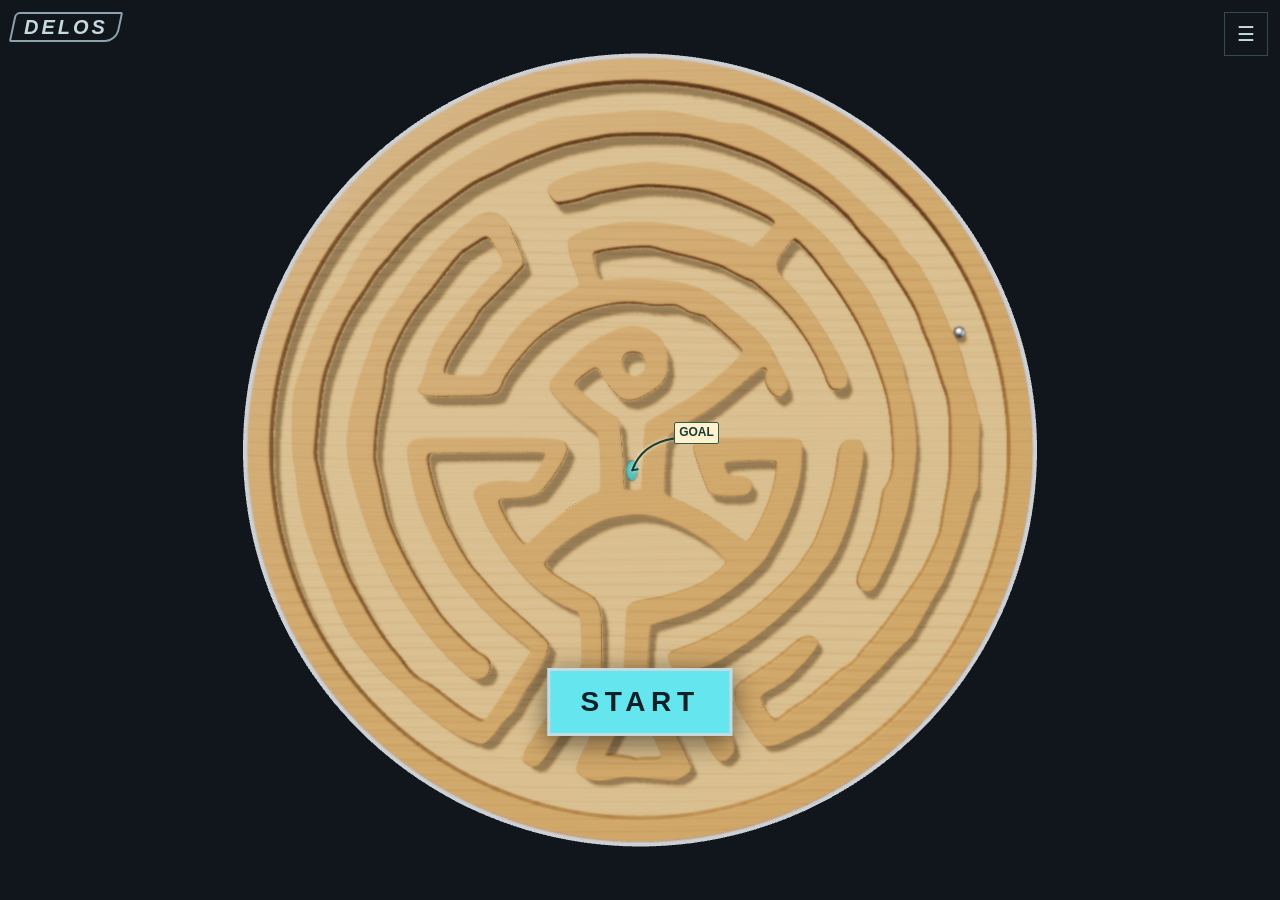
==== commit ad6532be: "fix: close pre-release audit findings and polish the maze page - API: replay lookup by name only (a " ====
--- a/index.html
+++ b/index.html
@@ -3,8 +3,9 @@
 <head>
   <meta charset="utf-8"><meta name="viewport" content="width=device-width, initial-scale=1"><meta name="color-scheme" content="light dark">
   <script>try { const theme = localStorage.getItem('delos-maze-theme'); if (theme === 'light' || theme === 'dark') document.documentElement.dataset.theme = theme; } catch {}</script>
-  <title>DELOS Maze</title><meta name="description" content="Tilt-maze speedrun.">
-  <link rel="icon" href="data:,"><link rel="stylesheet" href="./style.css">
+  <title>DELOS Maze</title><meta name="description" content="Tilt-maze speedrun."><meta name="theme-color" content="#11161c">
+  <meta property="og:title" content="DELOS Maze"><meta property="og:description" content="Tilt-maze speedrun."><meta property="og:url" content="https://maze.tz.mt"><meta property="og:image" content="https://maze.tz.mt/og.png"><meta name="twitter:card" content="summary_large_image">
+  <link rel="icon" href="data:image/svg+xml,%3Csvg xmlns='http://www.w3.org/2000/svg' viewBox='0 0 32 32'%3E%3Crect width='32' height='32' fill='%2311161c'/%3E%3Ccircle cx='16' cy='16' r='9' fill='none' stroke='%2365e5ed' stroke-width='4'/%3E%3C/svg%3E"><link rel="stylesheet" href="./style.css">
 </head>
 <body>
 <header class="topbar">
@@ -13,7 +14,7 @@
 </header>
 <main class="maze-stage">
   <div class="maze-surface">
-    <canvas id="maze-canvas" tabindex="0" aria-label="Tilt maze" aria-describedby="maze-help"></canvas>
+    <canvas id="maze-canvas" tabindex="-1" aria-label="Tilt maze" aria-describedby="maze-help"></canvas>
     <div id="maze-goal-label" class="maze-goal-annotation" aria-hidden="true" hidden><svg class="maze-goal-arrow"><path></path></svg><span class="maze-goal-label">GOAL</span></div>
     <div class="maze-hud" aria-hidden="true"><span id="maze-who" hidden></span><span id="maze-time" hidden>0:00.00</span></div>
     <button id="maze-stop" class="maze-stop" type="button" aria-label="Close replay" hidden>✕</button>
--- a/style.css
+++ b/style.css
@@ -18,26 +18,26 @@
 [hidden] { display:none!important }
 .sr-only { position:absolute; width:1px; height:1px; margin:-1px; overflow:hidden; clip:rect(0,0,0,0); white-space:nowrap }
 
-.topbar { flex:none; display:flex; align-items:center; justify-content:space-between; height:52px; padding:0 12px; border-bottom:1px solid var(--line) }
+.topbar { position:fixed; z-index:5; inset:0 0 auto; display:flex; justify-content:space-between; align-items:flex-start; padding:12px; pointer-events:none } /* floats in the dead space around the square board */
 .logo { position:relative; padding:5px 12px; font:italic 800 20px/1 var(--heading); letter-spacing:.15em }
 .logo:before { content:""; position:absolute; inset:0; border:2px solid var(--muted); border-radius:5px 2px 12px 2px; transform:skew(-12deg) }
-.maze-menu { position:relative }
+.maze-menu { position:relative; pointer-events:auto }
 .maze-menu summary { display:grid; place-items:center; width:44px; height:44px; border:1px solid var(--line); list-style:none; font:20px var(--mono); cursor:pointer }
 .maze-menu summary::-webkit-details-marker { display:none }
-.maze-menu-content { position:absolute; z-index:10; right:0; top:48px; display:grid; gap:10px; min-width:150px; padding:12px; border:1px solid var(--muted); background:var(--panel) }
+.maze-menu-content { position:absolute; right:0; top:48px; display:grid; gap:10px; min-width:150px; padding:12px; border:1px solid var(--muted); background:var(--panel) }
 
 .maze-stage { flex:1; min-height:0; display:grid; place-items:center }
-.maze-surface { position:relative; width:min(100vw,100dvh - 52px); aspect-ratio:1 }
+.maze-surface { position:relative; width:min(100vw,100dvh); aspect-ratio:1 }
 canvas { display:block; width:100%; height:100%; touch-action:none }
 canvas:focus-visible { outline:none } /* the board is the page; a ring around it is noise */
 /* START sits below the goal pocket (just under board centre) so the GOAL callout stays visible */
 .maze-start { position:absolute; left:50%; top:78%; transform:translate(-50%,-50%); z-index:3; min-width:150px; min-height:68px; padding:0 30px; font:800 28px/1 var(--heading); letter-spacing:.2em; background:var(--bright); color:var(--selection-ink); border:3px solid var(--ink); box-shadow:0 6px 28px rgb(0 0 0 / .55) }
 .maze-start:hover:not(:disabled) { background:var(--ink); color:var(--bg); border-color:var(--bright) }
 #maze-retry { font-size:18px; letter-spacing:.05em }
-.maze-hud { position:absolute; left:8px; top:8px; z-index:2; display:flex; gap:8px; font:700 18px/1.3 var(--mono); color:#e8f4f7; pointer-events:none }
+.maze-hud { position:fixed; left:12px; bottom:12px; z-index:2; display:flex; flex-direction:column; align-items:flex-start; gap:4px; font:700 18px/1.3 var(--mono); color:#e8f4f7; pointer-events:none }
 .maze-hud span { padding:3px 8px; background:rgb(17 22 28 / .78); border:1px solid var(--line) }
-.maze-stop { position:absolute; right:8px; top:8px; z-index:3; width:44px; background:rgb(17 22 28 / .78); color:#e8f4f7 }
-.maze-pad { position:absolute; right:8px; bottom:8px; z-index:2; width:min(22%,104px); aspect-ratio:1; border-radius:50%; background:rgb(17 22 28 / .72); border:2px solid #65e5ed; pointer-events:none }
+.maze-stop { position:fixed; right:12px; top:68px; z-index:3; width:44px; background:rgb(17 22 28 / .78); color:#e8f4f7 }
+.maze-pad { position:fixed; right:12px; bottom:12px; z-index:2; width:96px; aspect-ratio:1; border-radius:50%; background:rgb(17 22 28 / .72); border:2px solid #65e5ed; pointer-events:none }
 .maze-pad:before,.maze-pad:after { content:""; position:absolute; background:rgb(101 229 237 / .35) }
 .maze-pad:before { left:50%; top:6%; bottom:6%; width:1px }
 .maze-pad:after { top:50%; left:6%; right:6%; height:1px }
